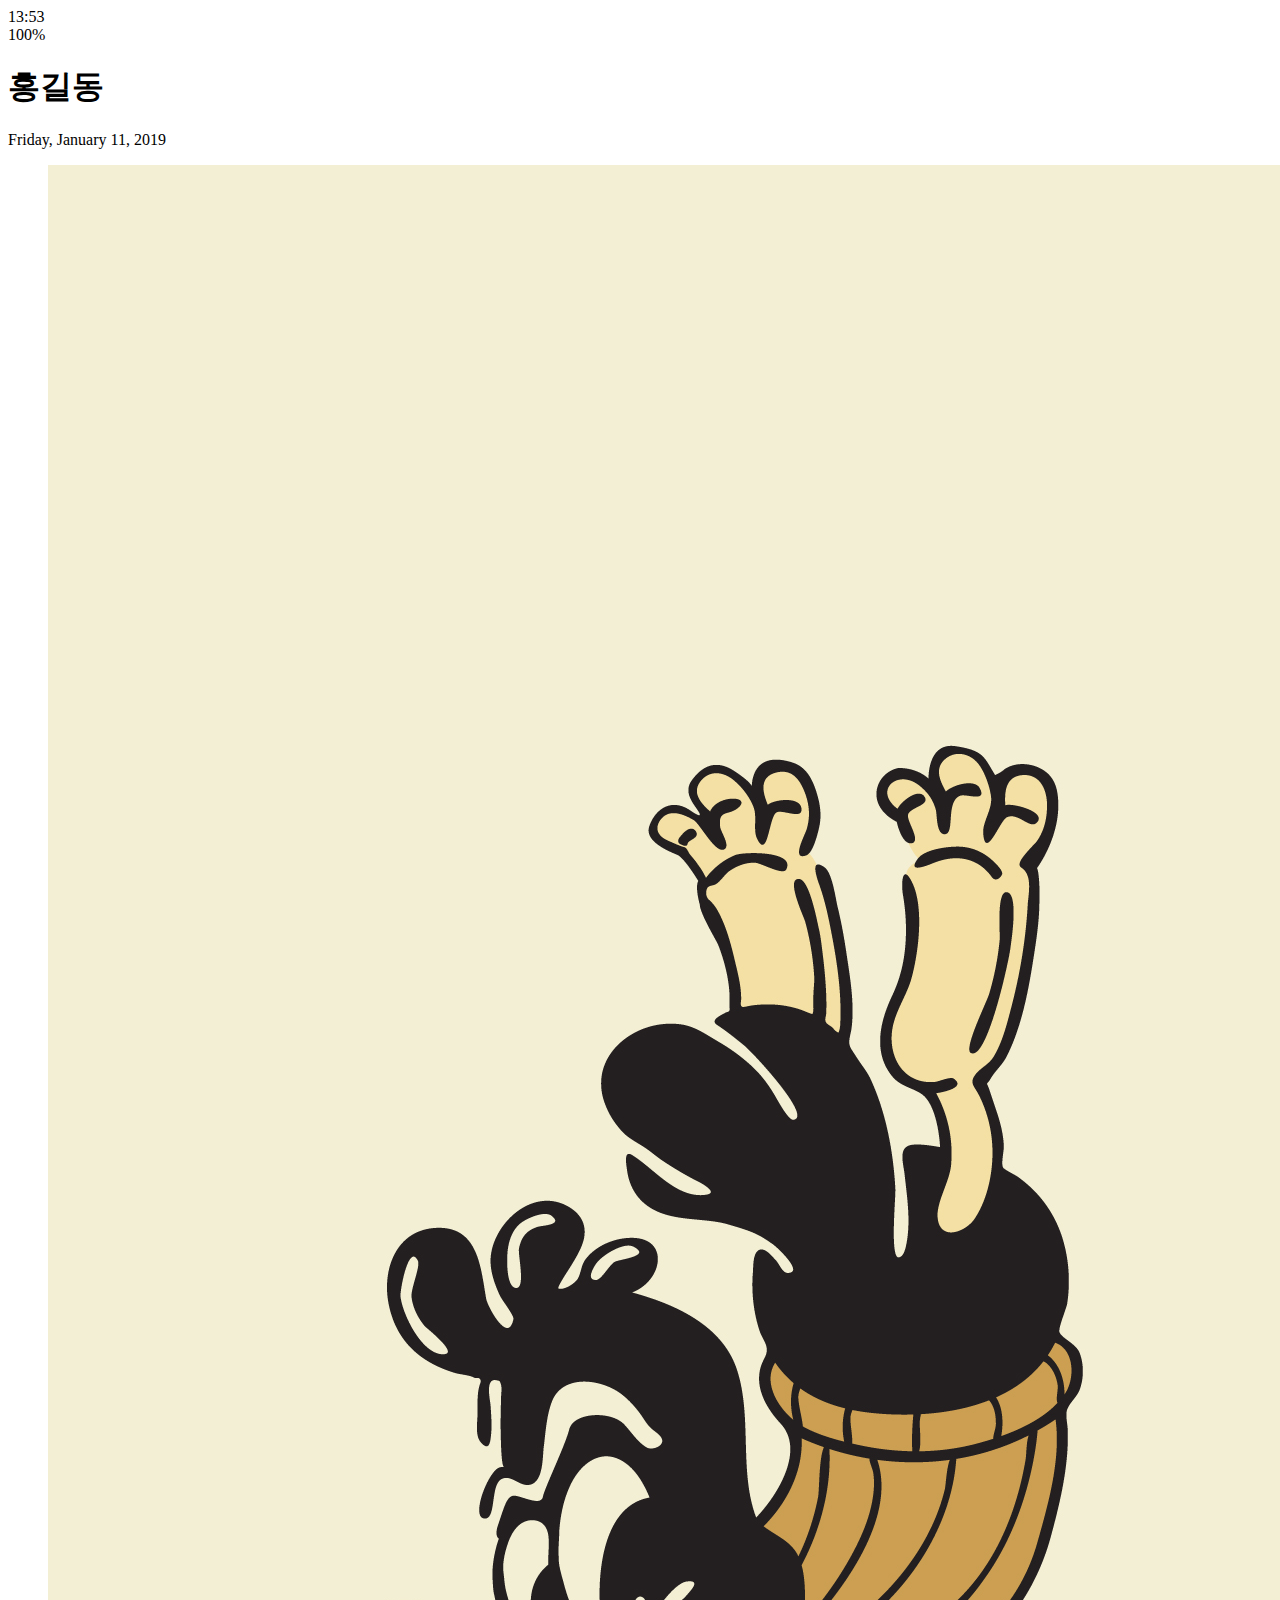
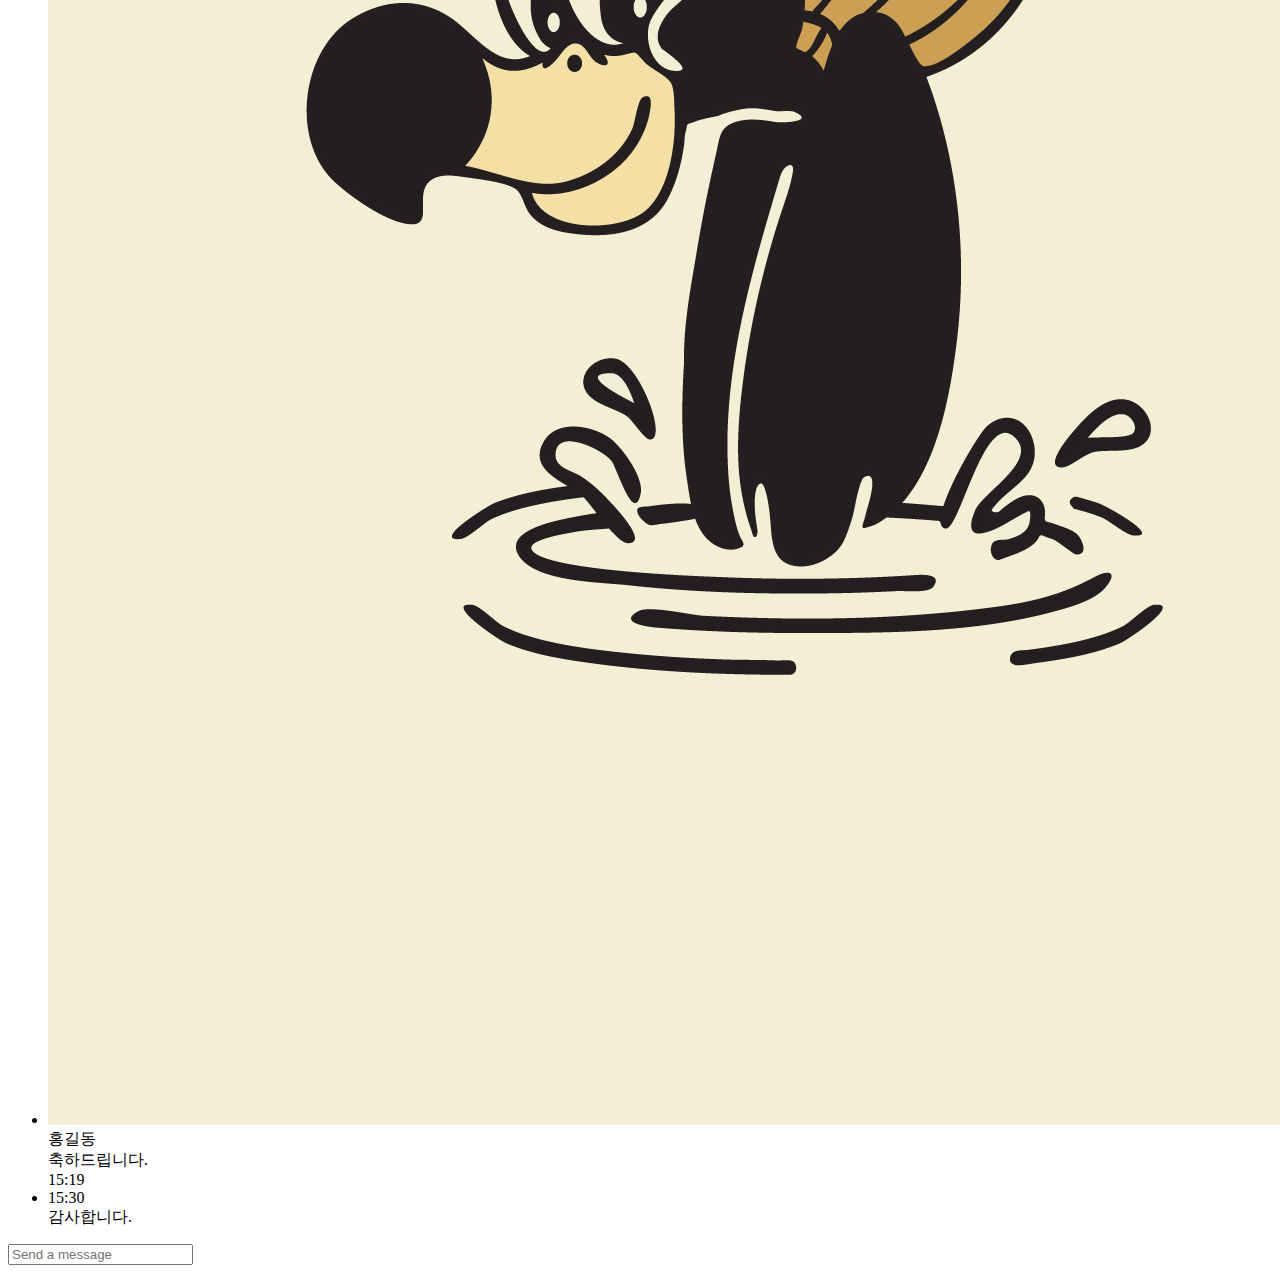
==== chat.html @ a5069c6b "#1.9 Chat Screen" ====
<!DOCTYPE html>
<html lang="en">
  <head>
    <meta charset="UTF-8" />
    <meta name="viewport" content="width=device-width, initial-scale=1.0" />
    <link
      rel="stylesheet"
      href="https://use.fontawesome.com/releases/v5.13.0/css/all.css"
      integrity="sha384-Bfad6CLCknfcloXFOyFnlgtENryhrpZCe29RTifKEixXQZ38WheV+i/6YWSzkz3V"
      crossorigin="anonymous"
    />
    <title>Chat | Kaokao Clone</title>
  </head>
  <body>
    <div class="status-bar">
      <div class="status-bar__column">
        <span class="status-bar__clock">13:53</span>
      </div>
      <!-- child named after the father's class to be organized -->
      <div class="status-bar__column">
        <i class="fas fa-clock"></i>
        <i class="fas fa-volume-mute"></i>
        <i class="fas fa-wifi"></i>
        <span class="status-bar__battery_level">100%</span>
        <i class="fas fa-battery-full"></i>
      </div>
    </div>
    <header class="header">
      <div class="header__header-column">
        <a href="index.html" class="header__back-btn">
          <i class="fas fa-arrow-left fa-2x"></i>
        </a>
        <h1 class="header__title">홍길동</h1>
      </div>
      <div class="header__header-column">
        <span class="header__icon">
          <i class="fas fa-search"></i>
        </span>
        <span class="header__icon">
          <i class="fas fa-bars"></i>
        </span>
      </div>
    </header>
    <main class="chat">
      <span class="chat__timestamp">Friday, January 11, 2019</span>
      <ul class="chat__messages">
        <li class="incoming-message message">
          <img src="images/avatar.jpg" class="g-avatar message__avatar" />
          <div class="message__content">
            <span class="message__author">홍길동</span>
            <div class="message_bubble">축하드립니다.</div>
          </div>
          <span class="message__timestamp">15:19</span>
        </li>
        <li class="incoming-message message">
          <span class="message__timestamp">15:30</span>
          <div class="message__content">
            <div class="message_bubble">감사합니다.</div>
          </div>
        </li>
      </ul>
    </main>
    <div class="chat__write">
      <div class="chat__write-column">
        <i class="far fa-plus-square"></i>
      </div>
      <div class="chat__write-column">
        <input
          class="chat__write-input"
          type="text"
          placeholder="Send a message"
        />
      </div>
      <div class="chat__write-column">
        <span class="chat__write-icon"> <i class="far fa-smile-wink"></i> </span
        ><span class="chat__write-icon">
          <i class="fas fa-microphone"></i>
        </span>
      </div>
    </div>
  </body>
</html>
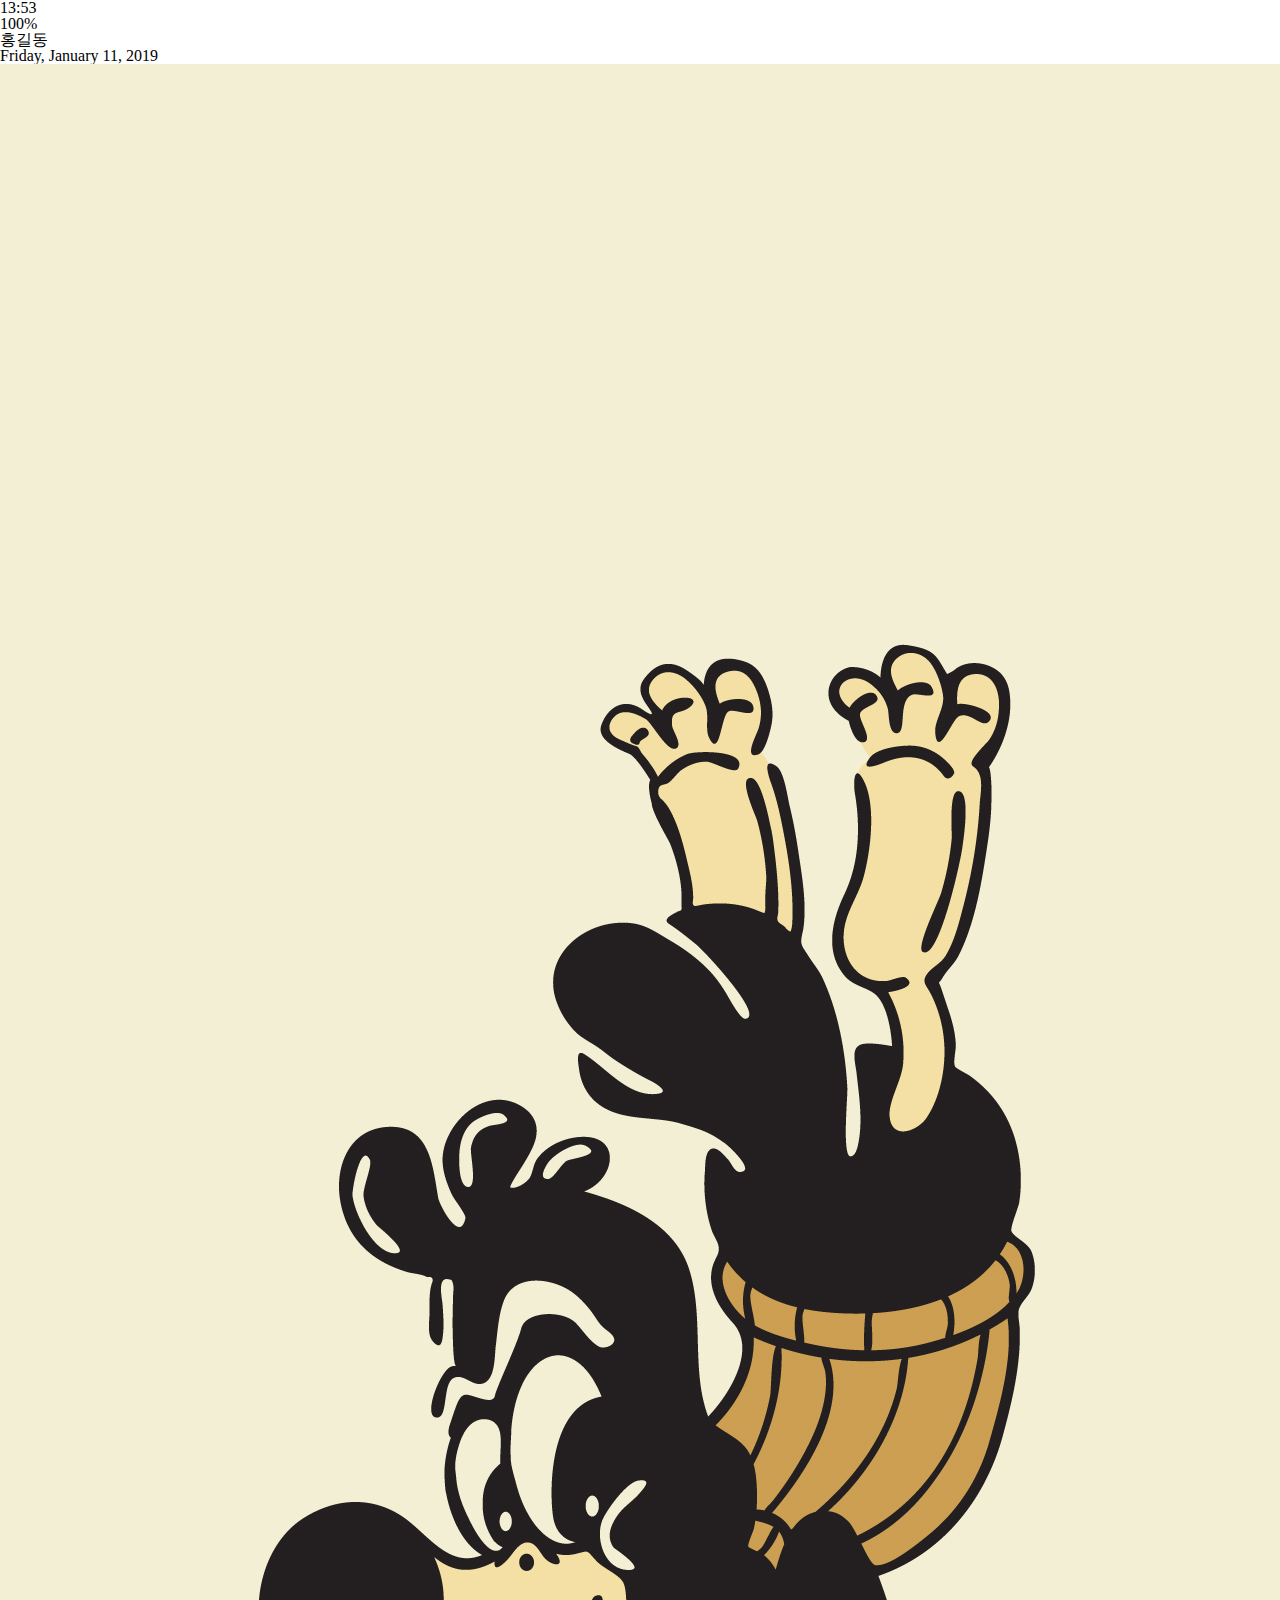
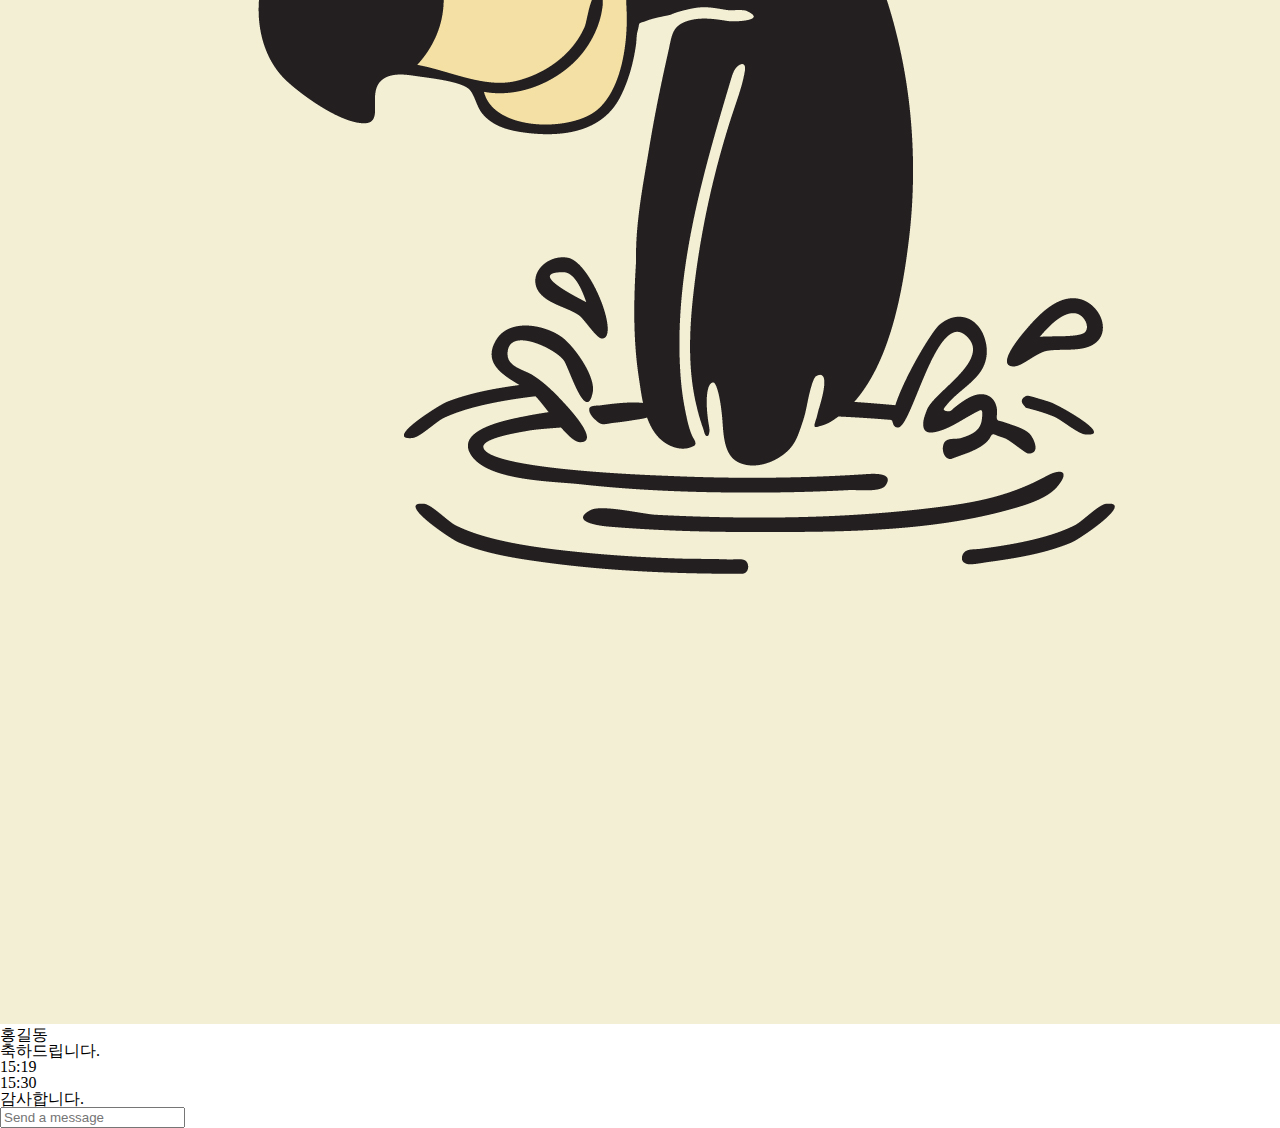
==== commit 2a04cff2: "#2.0 Reset CSS" ====
--- a/chat.html
+++ b/chat.html
@@ -9,6 +9,7 @@
       integrity="sha384-Bfad6CLCknfcloXFOyFnlgtENryhrpZCe29RTifKEixXQZ38WheV+i/6YWSzkz3V"
       crossorigin="anonymous"
     />
+    <link rel="stylesheet" href="css/styles.css" />
     <title>Chat | Kaokao Clone</title>
   </head>
   <body>
--- a/css/styles.css
+++ b/css/styles.css
@@ -0,0 +1 @@
+@import "reset.css";
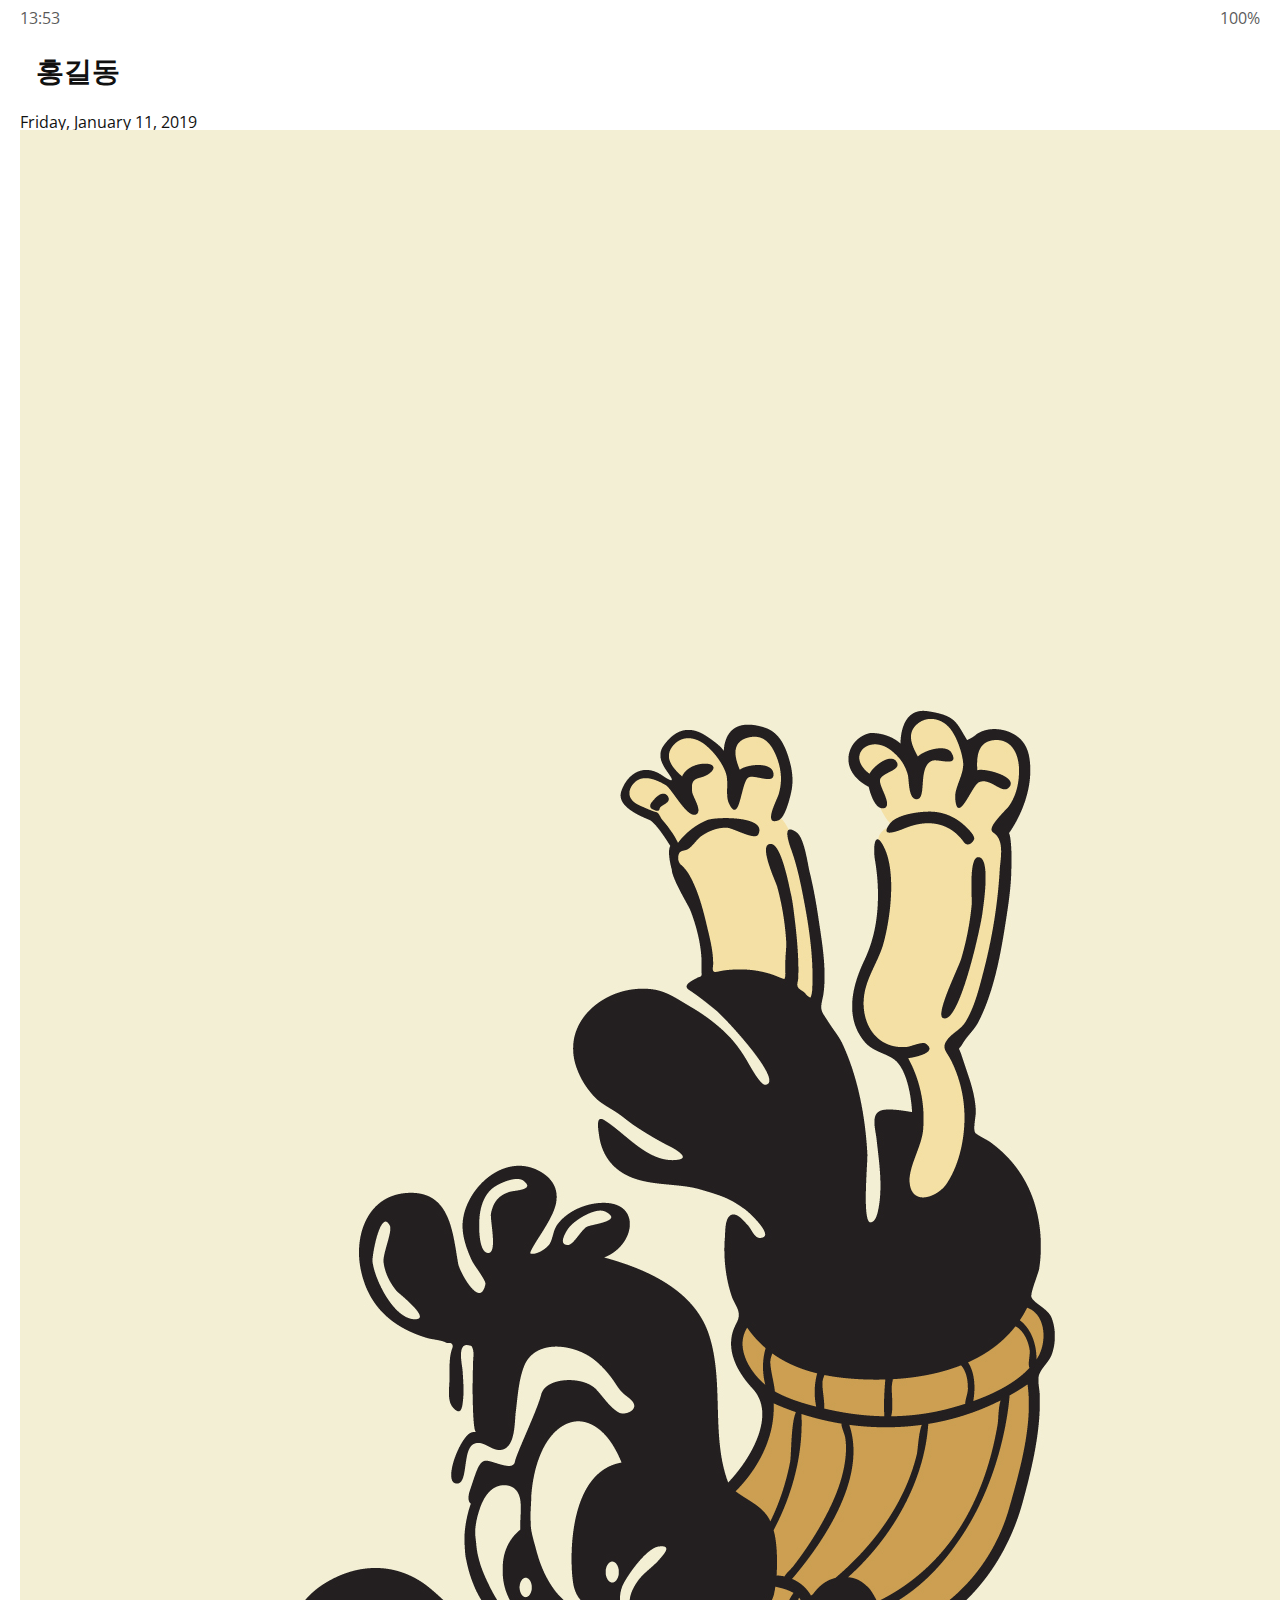
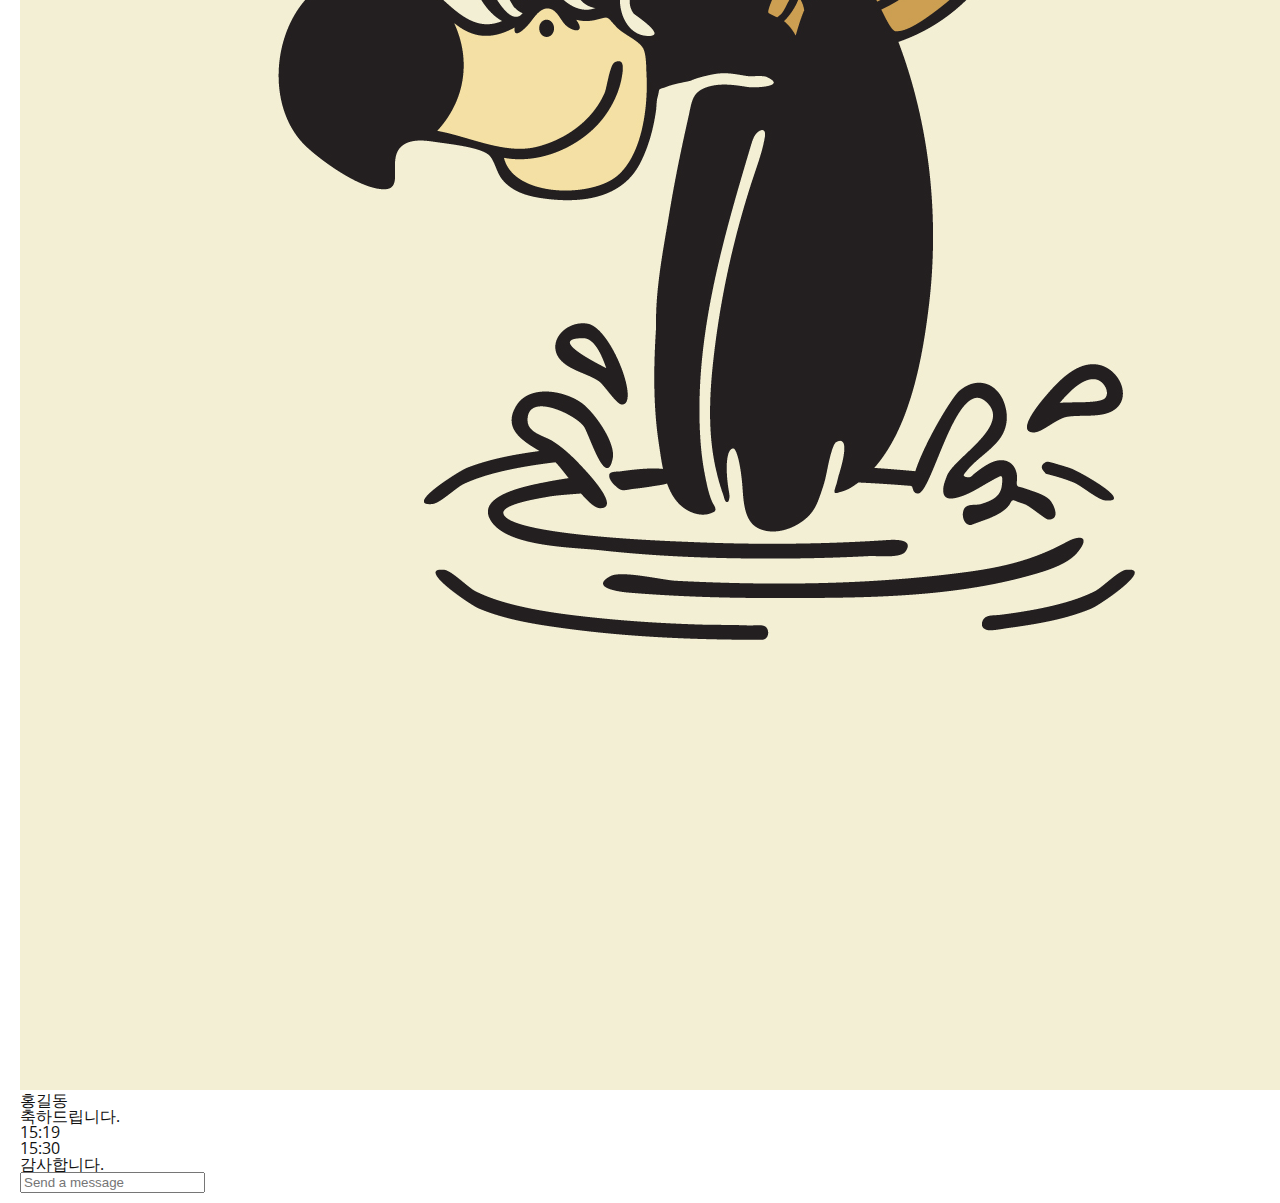
==== commit 9df6e3c0: "#2.2 Header" ====
--- a/chat.html
+++ b/chat.html
@@ -29,7 +29,7 @@
     <header class="header">
       <div class="header__header-column">
         <a href="index.html" class="header__back-btn">
-          <i class="fas fa-arrow-left fa-2x"></i>
+          <i class="fas fa-arrow-left"></i>
         </a>
         <h1 class="header__title">홍길동</h1>
       </div>
--- a/css/styles.css
+++ b/css/styles.css
@@ -1 +1,19 @@
+@import url("https://fonts.googleapis.com/css2?family=Open+Sans:wght@400;600;700&display=swap");
 @import "reset.css";
+@import "status-bar.css";
+@import "header.css";
+
+body {
+  background-color: white;
+  padding: 10px 20px;
+  color: #111111;
+  /* it's not a good practice to use full black color---why? */
+  font-family: "Open Sans", -apple-system, BlinkMacSystemFont, "Segoe UI",
+    Roboto, Oxygen, Ubuntu, Cantarell, "Open Sans", "Helvetica Neue", sans-serif;
+}
+
+a {
+  color: inherit;
+  /* 한 번 클릭된 링크가 보라색으로 바뀌는걸 방지하기 위함 */
+  /* inherit 으로 설정하면, father의 컬러 (즉, body 에서 정해놓은 컬러를 가져옴 */
+}
